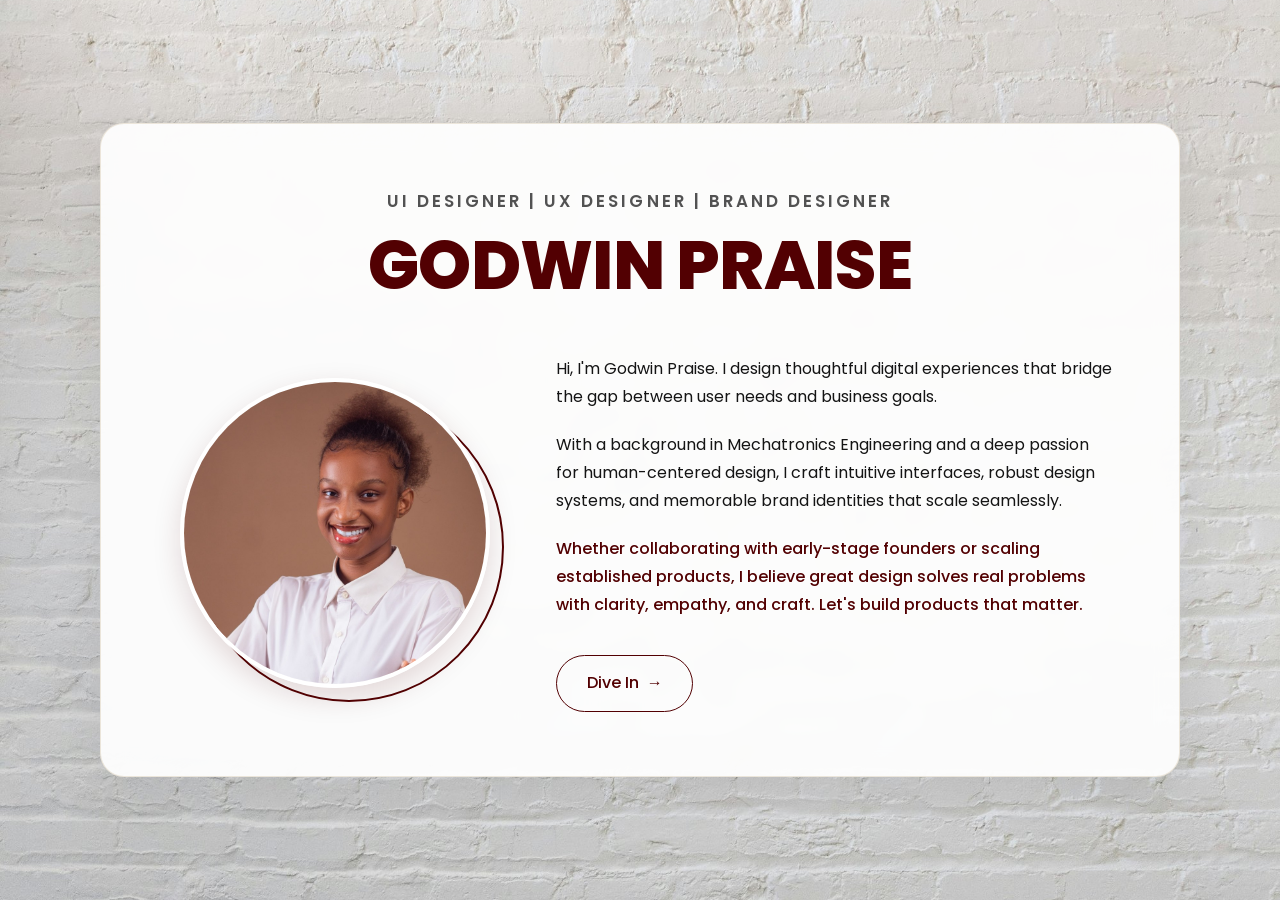
==== index.html @ efc22d1a "Initial commit: Godwin Praise Portfolio responsive multi-page website" ====
<!DOCTYPE html>
<html lang="en">
<head>
  <meta charset="UTF-8" />
  <meta name="viewport" content="width=device-width, initial-scale=1.0" />
  <title>Godwin Praise — UI, UX &amp; Brand Designer</title>
  <meta name="description" content="Portfolio of Godwin Praise, a UI, UX and brand designer creating clean, user-focused digital experiences that solve real user problems." />
  
  <!-- Favicon -->
  <link rel="icon" href="data:image/svg+xml,<svg xmlns=%22http://www.w3.org/2000/svg%22 viewBox=%220 0 100 100%22><text y=%22.9em%22 font-size=%2290%22>✨</text></svg>">
  
  <!-- Stylesheets -->
  <link rel="stylesheet" href="css/main.css" />
  <link rel="stylesheet" href="css/pages.css" />
</head>
<body class="welcome-body">

  <main class="welcome-card-wrapper" role="main">
    <header class="welcome-header">
      <p class="welcome-caption">UI DESIGNER | UX DESIGNER | BRAND DESIGNER</p>
      <h1 class="welcome-title">GODWIN PRAISE</h1>
    </header>

    <div class="welcome-content-grid">
      <!-- Portrait Photo with Offset Ring -->
      <div class="welcome-photo-container">
        <div class="welcome-photo-wrapper">
          <div class="welcome-photo-ring" aria-hidden="true"></div>
          <img 
            src="assets/images/praise-portrait.jpg" 
            alt="Godwin Praise smiling portrait" 
            class="welcome-photo-img" 
            width="310" 
            height="310"
            loading="eager"
            fetchpriority="high"
          />
        </div>
      </div>

      <!-- Intro Paragraphs & Action Button -->
      <div class="welcome-bio-column">
        <p>
          Hi, I'm Godwin Praise. I design thoughtful digital experiences that bridge the gap between user needs and business goals.
        </p>
        <p>
          With a background in Mechatronics Engineering and a deep passion for human-centered design, I craft intuitive interfaces, robust design systems, and memorable brand identities that scale seamlessly.
        </p>
        <p>
          Whether collaborating with early-stage founders or scaling established products, I believe great design solves real problems with clarity, empathy, and craft. Let's build products that matter.
        </p>
        <div class="welcome-btn-wrap">
          <a href="home.html" class="btn btn-outline" id="welcome-dive-in-btn">
            Dive In <span class="btn-arrow" aria-hidden="true">→</span>
          </a>
        </div>
      </div>
    </div>
  </main>

  <!-- Site Config & Interactive Script -->
  <script src="js/config.js"></script>
  <script src="js/main.js"></script>
</body>
</html>
---- css/main.css ----
/* ==========================================================================
   GODWIN PRAISE PORTFOLIO - CORE DESIGN SYSTEM & SHARED STYLES
   ========================================================================== */

@import url('https://fonts.googleapis.com/css2?family=Poppins:ital,wght@0,300;0,400;0,500;0,600;0,700;0,800;1,400&display=swap');

/* --- Custom Properties / Design Tokens --- */
:root {
  /* Colors */
  --color-maroon: #520002;
  --color-maroon-hover: #6c0a0e;
  --color-maroon-active: #3c0001;
  --color-maroon-light: #fbeeed;
  --color-maroon-muted: rgba(82, 0, 2, 0.08);

  --color-cream: #FAF7F2;
  --color-cream-card: #F4EFE6;
  --color-cream-border: #E8E0D2;
  --color-cream-darker: #EAE3D6;

  --color-tan: #C5A880;
  --color-tan-dark: #A5865E;
  --color-white: #FFFFFF;

  --color-text-main: #141414;
  --color-text-muted: #525252;
  --color-text-light: #767676;
  --color-text-inverse: #FAF7F2;

  --color-accent-green: #1f7a42;
  --color-error: #c52222;

  /* Typography */
  --font-family: 'Poppins', -apple-system, BlinkMacSystemFont, 'Segoe UI', Roboto, Helvetica, Arial, sans-serif;
  --font-size-base: 16px;
  --line-height-base: 1.6;

  /* Border Radii */
  --radius-pill: 9999px;
  --radius-card: 24px;
  --radius-card-sm: 16px;
  --radius-button: 9999px;

  /* Shadows */
  --shadow-subtle: 0 4px 20px rgba(0, 0, 0, 0.04);
  --shadow-card: 0 10px 30px rgba(82, 0, 2, 0.04);
  --shadow-glass: 0 8px 32px rgba(82, 0, 2, 0.06);
  --shadow-hover: 0 12px 28px rgba(82, 0, 2, 0.18);
  --shadow-pressed: 0 2px 6px rgba(82, 0, 2, 0.2);

  /* Transitions */
  --transition-fast: 0.2s cubic-bezier(0.16, 1, 0.3, 1);
  --transition-smooth: 0.3s cubic-bezier(0.16, 1, 0.3, 1);
  --transition-drawer: 0.35s cubic-bezier(0.2, 0.8, 0.2, 1);

  /* Spacing */
  --container-max-width: 1240px;
  --nav-height: 64px;
}

/* --- Base & Reset --- */
*, *::before, *::after {
  box-sizing: border-box;
  margin: 0;
  padding: 0;
}

html {
  font-size: var(--font-size-base);
  scroll-behavior: smooth;
  -webkit-text-size-adjust: 100%;
  color-scheme: light;
}

body {
  font-family: var(--font-family);
  font-size: 1rem;
  line-height: var(--line-height-base);
  color: var(--color-text-main);
  background-color: var(--color-white);
  overflow-x: hidden;
  min-height: 100vh;
  display: flex;
  flex-direction: column;
}

img, svg, picture {
  display: block;
  max-width: 100%;
  height: auto;
}

a {
  color: inherit;
  text-decoration: none;
  transition: color var(--transition-fast);
}

button, input, textarea, select {
  font: inherit;
  color: inherit;
}

button {
  background: none;
  border: none;
  cursor: pointer;
}

/* Accessible focus outline */
:focus-visible {
  outline: 2px solid var(--color-maroon);
  outline-offset: 3px;
}

.visually-hidden {
  position: absolute !important;
  width: 1px !important;
  height: 1px !important;
  padding: 0 !important;
  margin: -1px !important;
  overflow: hidden !important;
  clip: rect(0, 0, 0, 0) !important;
  white-space: nowrap !important;
  border: 0 !important;
}

/* --- Layout Containers --- */
.container {
  width: 100%;
  max-width: var(--container-max-width);
  margin-left: auto;
  margin-right: auto;
  padding-left: 1.5rem;
  padding-right: 1.5rem;
}

.section {
  padding-top: 5rem;
  padding-bottom: 5rem;
  position: relative;
}

@media (max-width: 768px) {
  .section {
    padding-top: 3.5rem;
    padding-bottom: 3.5rem;
  }
}

/* --- Buttons System --- */
.btn {
  display: inline-flex;
  align-items: center;
  justify-content: center;
  gap: 0.5rem;
  padding: 0.85rem 1.85rem;
  min-height: 48px;
  font-family: var(--font-family);
  font-size: 1rem;
  font-weight: 500;
  text-align: center;
  border-radius: var(--radius-button);
  border: 1.5px solid transparent;
  cursor: pointer;
  transition: transform var(--transition-fast), 
              box-shadow var(--transition-fast), 
              background-color var(--transition-fast), 
              color var(--transition-fast), 
              border-color var(--transition-fast);
  text-decoration: none;
  user-select: none;
  white-space: nowrap;
}

.btn-arrow {
  display: inline-block;
  transition: transform var(--transition-fast);
}

/* Solid Maroon Button (Primary) */
.btn-primary {
  background-color: var(--color-maroon);
  color: var(--color-text-inverse);
  border-color: var(--color-maroon);
  box-shadow: 0 4px 14px rgba(82, 0, 2, 0.15);
}

.btn-primary:hover {
  background-color: var(--color-maroon-hover);
  border-color: var(--color-maroon-hover);
  color: var(--color-text-inverse);
  transform: translateY(-2px);
  box-shadow: var(--shadow-hover);
}

.btn-primary:active {
  background-color: var(--color-maroon-active);
  transform: translateY(0) scale(0.98);
  box-shadow: var(--shadow-pressed);
}

.btn-primary:hover .btn-arrow {
  transform: translateX(4px);
}

/* Outlined Maroon Button */
.btn-outline {
  background-color: transparent;
  color: var(--color-maroon);
  border-color: var(--color-maroon);
}

.btn-outline:hover {
  background-color: var(--color-maroon);
  color: var(--color-text-inverse);
  transform: translateY(-2px);
  box-shadow: var(--shadow-hover);
}

.btn-outline:active {
  transform: translateY(0) scale(0.98);
  box-shadow: var(--shadow-pressed);
}

.btn-outline:hover .btn-arrow {
  transform: translateX(4px);
}

/* Cream Button (Secondary on Dark backgrounds) */
.btn-cream {
  background-color: var(--color-cream);
  color: var(--color-maroon);
  border-color: var(--color-cream);
  font-weight: 600;
}

.btn-cream:hover {
  background-color: var(--color-white);
  border-color: var(--color-white);
  transform: translateY(-2px);
  box-shadow: 0 8px 24px rgba(0, 0, 0, 0.2);
}

.btn-cream:active {
  transform: translateY(0) scale(0.98);
  box-shadow: var(--shadow-pressed);
}

.btn-cream:hover .btn-arrow {
  transform: translateX(4px);
}

/* Secondary Button (Neutral border) */
.btn-secondary {
  background-color: var(--color-white);
  color: var(--color-text-main);
  border-color: var(--color-cream-border);
}

.btn-secondary:hover {
  background-color: var(--color-cream);
  border-color: var(--color-tan);
  color: var(--color-maroon);
  transform: translateY(-2px);
  box-shadow: var(--shadow-subtle);
}

.btn-secondary:active {
  transform: translateY(0) scale(0.98);
}

/* Reduced motion preference */
@media (prefers-reduced-motion: reduce) {
  .btn, .btn-primary, .btn-outline, .btn-cream, .btn-secondary, .btn-arrow, 
  .nav-link, .nav-glass-bar, .card, .card-tilt, .accordion-content, .marquee-track {
    transition: none !important;
    animation: none !important;
    transform: none !important;
  }
  .btn:hover, .btn-primary:hover, .btn-outline:hover, .btn-cream:hover {
    transform: none !important;
  }
}

/* --- Sticky Frosted-Glass Navigation --- */
.header-nav {
  position: sticky;
  top: 1.25rem;
  z-index: 1000;
  width: 100%;
  display: flex;
  justify-content: center;
  pointer-events: none; /* Allows clicks around the pill */
  padding: 0 1rem;
}

.nav-glass-bar {
  pointer-events: auto;
  display: flex;
  align-items: center;
  gap: 0.35rem;
  padding: 0.4rem 0.5rem;
  background-color: rgba(250, 247, 242, 0.88);
  backdrop-filter: blur(16px);
  -webkit-backdrop-filter: blur(16px);
  border: 1px solid rgba(232, 224, 210, 0.85);
  border-radius: var(--radius-pill);
  box-shadow: var(--shadow-glass);
  transition: box-shadow var(--transition-fast), background-color var(--transition-fast);
}

/* Fallback if backdrop-filter is not supported */
@supports not ((backdrop-filter: blur(1px)) or (-webkit-backdrop-filter: blur(1px))) {
  .nav-glass-bar {
    background-color: var(--color-cream);
  }
}

.nav-link {
  display: inline-flex;
  align-items: center;
  justify-content: center;
  padding: 0.65rem 1.4rem;
  min-height: 44px;
  font-size: 0.95rem;
  font-weight: 500;
  color: var(--color-text-main);
  border-radius: var(--radius-pill);
  transition: all var(--transition-fast);
  white-space: nowrap;
}

.nav-link:hover {
  color: var(--color-maroon);
  background-color: rgba(82, 0, 2, 0.05);
  transform: translateY(-1px);
}

.nav-link.active {
  background-color: var(--color-maroon);
  color: var(--color-text-inverse);
  box-shadow: 0 4px 12px rgba(82, 0, 2, 0.2);
}

.nav-link.active:hover {
  background-color: var(--color-maroon-hover);
  color: var(--color-text-inverse);
}

/* Mobile Nav Toggle Button */
.nav-toggle-btn {
  display: none;
  pointer-events: auto;
  width: 48px;
  height: 48px;
  border-radius: 50%;
  background-color: rgba(250, 247, 242, 0.95);
  backdrop-filter: blur(16px);
  -webkit-backdrop-filter: blur(16px);
  border: 1px solid rgba(232, 224, 210, 0.85);
  box-shadow: var(--shadow-glass);
  align-items: center;
  justify-content: center;
  flex-direction: column;
  gap: 5px;
  cursor: pointer;
  z-index: 1010;
  transition: transform var(--transition-fast), background-color var(--transition-fast);
}

.nav-toggle-btn:hover {
  transform: scale(1.05);
}

.nav-toggle-line {
  width: 22px;
  height: 2px;
  background-color: var(--color-maroon);
  border-radius: 2px;
  transition: transform var(--transition-smooth), opacity var(--transition-smooth);
}

/* Hamburger active transformation to X */
.nav-toggle-btn.open .nav-toggle-line:nth-child(1) {
  transform: translateY(7px) rotate(45deg);
}

.nav-toggle-btn.open .nav-toggle-line:nth-child(2) {
  opacity: 0;
}

.nav-toggle-btn.open .nav-toggle-line:nth-child(3) {
  transform: translateY(-7px) rotate(-45deg);
}

/* Mobile Drawer Overlay & Panel */
.mobile-nav-overlay {
  display: none;
  position: fixed;
  inset: 0;
  background-color: rgba(0, 0, 0, 0.35);
  backdrop-filter: blur(4px);
  -webkit-backdrop-filter: blur(4px);
  z-index: 998;
  opacity: 0;
  pointer-events: none;
  transition: opacity var(--transition-smooth);
}

.mobile-nav-overlay.open {
  opacity: 1;
  pointer-events: auto;
}

.mobile-nav-panel {
  display: none;
  position: fixed;
  top: 5rem;
  left: 1rem;
  right: 1rem;
  max-width: 400px;
  margin: 0 auto;
  background-color: rgba(250, 247, 242, 0.96);
  backdrop-filter: blur(20px);
  -webkit-backdrop-filter: blur(20px);
  border: 1px solid rgba(232, 224, 210, 0.9);
  border-radius: var(--radius-card);
  padding: 1.5rem;
  box-shadow: 0 16px 40px rgba(82, 0, 2, 0.12);
  z-index: 999;
  flex-direction: column;
  gap: 0.65rem;
  opacity: 0;
  transform: translateY(-12px);
  pointer-events: none;
  transition: opacity var(--transition-drawer), transform var(--transition-drawer);
}

.mobile-nav-panel.open {
  opacity: 1;
  transform: translateY(0);
  pointer-events: auto;
}

.mobile-nav-panel .nav-link {
  width: 100%;
  padding: 0.85rem 1.25rem;
  font-size: 1.05rem;
  justify-content: flex-start;
}

@media (max-width: 860px) {
  .nav-glass-bar {
    display: none;
  }
  .nav-toggle-btn {
    display: flex;
    position: absolute;
    right: 1.25rem;
    top: 0;
  }
  .mobile-nav-overlay,
  .mobile-nav-panel {
    display: flex;
  }
  .header-nav {
    justify-content: flex-end;
  }
}

/* --- Cards System --- */
.card {
  background-color: var(--color-white);
  border-radius: var(--radius-card);
  border: 1px solid var(--color-cream-border);
  box-shadow: var(--shadow-card);
  padding: 2.25rem;
  transition: transform var(--transition-smooth), box-shadow var(--transition-smooth);
}

.card-cream {
  background-color: var(--color-cream);
  border-color: var(--color-cream-border);
}

.card-lift:hover {
  transform: translateY(-3px);
  box-shadow: var(--shadow-hover);
}

/* --- Section Headings & Badges --- */
.badge-tan {
  display: inline-block;
  font-size: 0.85rem;
  font-weight: 600;
  letter-spacing: 0.12em;
  text-transform: uppercase;
  color: var(--color-tan);
  margin-bottom: 0.75rem;
}

.text-maroon {
  color: var(--color-maroon);
}

.heading-xl {
  font-size: clamp(2rem, 4.5vw, 3.25rem);
  font-weight: 700;
  line-height: 1.2;
  margin-bottom: 1.25rem;
  letter-spacing: -0.02em;
}

.heading-lg {
  font-size: clamp(1.6rem, 3.2vw, 2.25rem);
  font-weight: 600;
  line-height: 1.25;
  margin-bottom: 1rem;
}

.heading-md {
  font-size: 1.35rem;
  font-weight: 600;
  line-height: 1.3;
  margin-bottom: 0.75rem;
}

.body-lead {
  font-size: 1.125rem;
  color: var(--color-text-muted);
  line-height: 1.7;
}

/* --- Shared Closing Contact Section (Reusable) --- */
.section-closing-contact {
  background-color: var(--color-white);
  border-top: 1px solid var(--color-cream-border);
}

.closing-contact-header {
  text-align: center;
  max-width: 820px;
  margin: 0 auto 3.5rem auto;
}

.closing-contact-grid {
  display: grid;
  grid-template-columns: 1.15fr 0.85fr;
  gap: 2.5rem;
  align-items: start;
}

@media (max-width: 992px) {
  .closing-contact-grid {
    grid-template-columns: 1fr;
    gap: 2rem;
  }
}

/* Form Styles */
.contact-form-card {
  background-color: var(--color-cream);
  border: 1px solid var(--color-cream-border);
  border-radius: var(--radius-card);
  padding: 2.5rem;
  box-shadow: var(--shadow-card);
}

@media (max-width: 540px) {
  .contact-form-card {
    padding: 1.5rem;
  }
}

.form-group {
  margin-bottom: 1.4rem;
  display: flex;
  flex-direction: column;
}

.form-label {
  font-size: 0.95rem;
  font-weight: 600;
  color: var(--color-text-main);
  margin-bottom: 0.45rem;
}

.form-label .optional {
  font-weight: 400;
  color: var(--color-text-light);
  font-size: 0.85rem;
}

.form-control {
  width: 100%;
  padding: 0.85rem 1.15rem;
  min-height: 48px;
  background-color: var(--color-white);
  border: 1.5px solid var(--color-cream-border);
  border-radius: var(--radius-card-sm);
  font-size: 1rem;
  color: var(--color-text-main);
  transition: border-color var(--transition-fast), box-shadow var(--transition-fast);
}

.form-control:focus {
  outline: none;
  border-color: var(--color-maroon);
  box-shadow: 0 0 0 3px rgba(82, 0, 2, 0.12);
}

.form-control.has-error {
  border-color: var(--color-error);
  background-color: #fff9f9;
}

.form-error {
  display: none;
  color: var(--color-error);
  font-size: 0.85rem;
  margin-top: 0.35rem;
  font-weight: 500;
}

.form-error.visible {
  display: block;
}

textarea.form-control {
  min-height: 120px;
  resize: vertical;
}

/* Form Submission Feedback */
.form-success-banner {
  display: none;
  padding: 1.75rem;
  background-color: #edf7ee;
  border: 1.5px solid #a8d5af;
  border-radius: var(--radius-card-sm);
  color: #1a572a;
  text-align: center;
  margin-top: 1rem;
  animation: fadeIn 0.3s ease-out;
}

.form-success-banner.visible {
  display: block;
}

.form-success-icon {
  width: 44px;
  height: 44px;
  margin: 0 auto 0.75rem auto;
  border-radius: 50%;
  background-color: #27833f;
  color: #ffffff;
  display: flex;
  align-items: center;
  justify-content: center;
  font-size: 1.4rem;
}

/* Right Column Contact Info */
.contact-sidebar {
  display: flex;
  flex-direction: column;
  gap: 1.75rem;
}

.sidebar-card {
  background-color: var(--color-cream);
  border: 1px solid var(--color-cream-border);
  border-radius: var(--radius-card);
  padding: 2rem;
  box-shadow: var(--shadow-card);
}

.book-call-card {
  background-color: var(--color-cream);
  border: 1.5px solid var(--color-tan);
}

.social-links-list {
  display: flex;
  gap: 0.75rem;
  margin-top: 1rem;
  flex-wrap: wrap;
}

.social-pill-btn {
  display: inline-flex;
  align-items: center;
  justify-content: center;
  width: 44px;
  height: 44px;
  border-radius: 50%;
  background-color: var(--color-white);
  border: 1px solid var(--color-cream-border);
  color: var(--color-maroon);
  transition: all var(--transition-fast);
}

.social-pill-btn:hover {
  background-color: var(--color-maroon);
  color: var(--color-text-inverse);
  transform: translateY(-2px);
  box-shadow: var(--shadow-hover);
}

/* What to Expect */
.what-to-expect-list {
  list-style: none;
  display: flex;
  flex-direction: column;
  gap: 0.85rem;
  margin-top: 1rem;
}

.what-to-expect-item {
  display: flex;
  align-items: flex-start;
  gap: 0.75rem;
  font-size: 0.95rem;
  color: var(--color-text-main);
  line-height: 1.45;
}

.check-dot {
  width: 20px;
  height: 20px;
  min-width: 20px;
  border-radius: 50%;
  background-color: var(--color-maroon);
  color: var(--color-cream);
  display: flex;
  align-items: center;
  justify-content: center;
  font-size: 0.75rem;
  font-weight: 700;
  margin-top: 2px;
}

/* --- Universal Footer --- */
.site-footer {
  margin-top: auto;
  background-color: var(--color-cream);
  border-top: 1px solid var(--color-cream-border);
  padding: 3rem 0;
  font-size: 0.95rem;
  color: var(--color-text-muted);
}

.footer-content {
  display: flex;
  justify-content: space-between;
  align-items: center;
  gap: 1.5rem;
  flex-wrap: wrap;
}

.footer-links {
  display: flex;
  gap: 1.75rem;
  align-items: center;
}

.footer-link:hover {
  color: var(--color-maroon);
}

@keyframes fadeIn {
  from { opacity: 0; transform: translateY(6px); }
  to { opacity: 1; transform: translateY(0); }
}
---- css/pages.css ----
/* ==========================================================================
   GODWIN PRAISE PORTFOLIO - PAGE SPECIFIC STYLES
   ========================================================================== */

/* --------------------------------------------------------------------------
   1. WELCOME PAGE (index.html)
   -------------------------------------------------------------------------- */
.welcome-body {
  background-image: url('../assets/images/brick-wall-bg.jpg');
  background-size: cover;
  background-position: center;
  background-repeat: no-repeat;
  background-attachment: fixed;
  min-height: 100vh;
  display: flex;
  align-items: center;
  justify-content: center;
  padding: 2.5rem 1.25rem;
}

.welcome-card-wrapper {
  width: 100%;
  max-width: 1080px;
  background-color: rgba(255, 255, 255, 0.92);
  backdrop-filter: blur(12px);
  -webkit-backdrop-filter: blur(12px);
  border: 1px solid rgba(232, 224, 210, 0.8);
  border-radius: var(--radius-card);
  padding: clamp(2rem, 5vw, 4rem);
  box-shadow: 0 20px 50px rgba(0, 0, 0, 0.08);
}

.welcome-header {
  text-align: center;
  margin-bottom: clamp(2rem, 4vw, 3.25rem);
}

.welcome-caption {
  font-size: clamp(0.85rem, 1.8vw, 1.05rem);
  font-weight: 600;
  letter-spacing: 0.18em;
  text-transform: uppercase;
  color: var(--color-text-muted);
  margin-bottom: 0.85rem;
}

.welcome-title {
  font-size: clamp(2.25rem, 6vw, 4.25rem);
  font-weight: 800;
  color: var(--color-maroon);
  letter-spacing: -0.01em;
  line-height: 1.1;
  text-transform: uppercase;
}

.welcome-content-grid {
  display: grid;
  grid-template-columns: 340px 1fr;
  gap: clamp(2rem, 4vw, 4rem);
  align-items: center;
}

.welcome-photo-container {
  display: flex;
  justify-content: center;
  position: relative;
}

.welcome-photo-wrapper {
  position: relative;
  width: clamp(220px, 25vw, 310px);
  height: clamp(220px, 25vw, 310px);
}

/* Offset maroon outline ring */
.welcome-photo-ring {
  position: absolute;
  inset: 0;
  border-radius: 50%;
  border: 2.5px solid var(--color-maroon);
  transform: translate(14px, 14px);
  z-index: 1;
  transition: transform var(--transition-smooth);
}

.welcome-photo-wrapper:hover .welcome-photo-ring {
  transform: translate(18px, 18px);
}

.welcome-photo-img {
  position: relative;
  width: 100%;
  height: 100%;
  border-radius: 50%;
  object-fit: cover;
  z-index: 2;
  box-shadow: 0 10px 28px rgba(82, 0, 2, 0.15);
  border: 4px solid var(--color-white);
}

.welcome-bio-column {
  display: flex;
  flex-direction: column;
  gap: 1.25rem;
  font-size: clamp(1rem, 1.2vw, 1.125rem);
  line-height: 1.75;
  color: var(--color-text-main);
}

.welcome-bio-column p {
  margin: 0;
}

.welcome-bio-column p:last-of-type {
  font-weight: 500;
  color: var(--color-maroon);
}

.welcome-btn-wrap {
  margin-top: 1rem;
}

@media (max-width: 860px) {
  .welcome-content-grid {
    grid-template-columns: 1fr;
    text-align: center;
    gap: 2.5rem;
  }
  .welcome-photo-container {
    margin: 0 auto;
  }
  .welcome-photo-ring {
    transform: translate(10px, 10px);
  }
  .welcome-btn-wrap {
    display: flex;
    justify-content: center;
  }
}

/* --------------------------------------------------------------------------
   2. HOME PAGE (home.html)
   -------------------------------------------------------------------------- */
/* Hero Section */
.hero-section {
  padding-top: 3rem;
  padding-bottom: 5rem;
}

.hero-grid {
  display: grid;
  grid-template-columns: 1.15fr 0.85fr;
  gap: 3rem;
  align-items: center;
}

.hero-text-col {
  display: flex;
  flex-direction: column;
  align-items: flex-start;
}

.hero-headline {
  font-size: clamp(2.5rem, 5.5vw, 4.25rem);
  font-weight: 700;
  line-height: 1.15;
  letter-spacing: -0.02em;
  margin-bottom: 1.25rem;
}

.hero-intro-name {
  font-size: clamp(1.5rem, 2.8vw, 2.25rem);
  font-weight: 700;
  color: var(--color-maroon);
  margin-bottom: 0.75rem;
}

.hero-tagline {
  font-size: clamp(1.1rem, 1.8vw, 1.35rem);
  color: var(--color-text-muted);
  margin-bottom: 2.25rem;
  max-width: 540px;
  line-height: 1.6;
}

.hero-phone-col {
  display: flex;
  justify-content: center;
  align-items: center;
}

.hero-phone-img {
  max-width: 100%;
  max-height: 580px;
  width: auto;
  filter: drop-shadow(0 20px 40px rgba(82, 0, 2, 0.12));
  transition: transform var(--transition-smooth);
}

.hero-phone-img:hover {
  transform: translateY(-6px) rotate(1deg);
}

@media (max-width: 992px) {
  .hero-grid {
    grid-template-columns: 1fr;
    text-align: center;
    gap: 3rem;
  }
  .hero-text-col {
    align-items: center;
  }
  .hero-tagline {
    margin-left: auto;
    margin-right: auto;
  }
}

/* Home: About Me Shortened Card */
.home-about-card {
  max-width: 960px;
  margin: 0 auto;
  background-color: var(--color-white);
  border: 1px solid var(--color-cream-border);
  border-radius: var(--radius-card);
  padding: clamp(2.25rem, 5vw, 3.75rem);
  text-align: center;
  box-shadow: var(--shadow-card);
}

.home-about-heading {
  color: var(--color-tan);
  font-size: 1rem;
  font-weight: 700;
  letter-spacing: 0.16em;
  text-transform: uppercase;
  margin-bottom: 1.75rem;
}

.home-about-paragraphs {
  display: flex;
  flex-direction: column;
  gap: 1.25rem;
  text-align: left;
  font-size: 1.1rem;
  line-height: 1.8;
  color: var(--color-text-main);
}

/* Home: Selected Projects Slideshow Marquee */
.selected-projects-marquee-section {
  background-color: var(--color-maroon);
  color: var(--color-cream);
  padding: 5rem 0;
  overflow: hidden;
}

.marquee-header {
  text-align: center;
  margin-bottom: 3rem;
}

.marquee-heading {
  font-size: clamp(2rem, 4vw, 3rem);
  font-weight: 700;
  color: var(--color-cream);
  letter-spacing: -0.01em;
}

.marquee-container {
  width: 100%;
  overflow: hidden;
  position: relative;
  padding: 1rem 0;
}

/* Track holding the 2 identical strips of 6 slides */
.marquee-track {
  display: flex;
  gap: 1.75rem;
  width: max-content;
  animation: marqueeScroll 45s linear infinite;
  will-change: transform;
}

.marquee-track:hover {
  animation-play-state: paused;
}

@keyframes marqueeScroll {
  0% {
    transform: translateX(0);
  }
  100% {
    transform: translateX(calc(-50% - 0.875rem));
  }
}

.marquee-slide {
  flex: 0 0 auto;
  height: clamp(220px, 32vw, 380px);
  background-color: var(--color-cream-card);
  border-radius: var(--radius-card);
  padding: 0.75rem;
  box-shadow: 0 10px 30px rgba(0, 0, 0, 0.25);
  display: flex;
  align-items: center;
  justify-content: center;
  user-select: none;
}

.marquee-slide-img {
  height: 100%;
  width: auto;
  max-width: 100%;
  object-fit: contain;
  border-radius: calc(var(--radius-card) - 6px);
}

.marquee-footer-btn {
  text-align: center;
  margin-top: 3.25rem;
}

/* Reduced motion for marquee */
@media (prefers-reduced-motion: reduce) {
  .marquee-container {
    overflow-x: auto;
    scroll-snap-type: x mandatory;
    -webkit-overflow-scrolling: touch;
  }
  .marquee-track {
    animation: none;
  }
  .marquee-slide {
    scroll-snap-align: start;
  }
}

/* Home: Design Tools Strip */
.design-tools-section {
  padding: 4rem 0;
}

.design-tools-card {
  background-color: var(--color-white);
  border: 1px solid var(--color-cream-border);
  border-radius: var(--radius-card);
  padding: clamp(1.75rem, 4vw, 2.75rem);
  text-align: center;
  box-shadow: var(--shadow-card);
}

.design-tools-title {
  font-size: 1.15rem;
  font-weight: 600;
  color: var(--color-text-muted);
  margin-bottom: 2rem;
  letter-spacing: 0.04em;
}

.design-tools-row {
  display: flex;
  align-items: center;
  justify-content: space-between;
  gap: 1.25rem;
  max-width: 900px;
  margin: 0 auto;
  flex-wrap: nowrap;
}

.tool-item {
  display: flex;
  flex-direction: column;
  align-items: center;
  gap: 0.5rem;
  flex: 1 1 0;
  min-width: 0;
}

.tool-icon-wrap {
  width: clamp(38px, 6vw, 56px);
  height: clamp(38px, 6vw, 56px);
  border-radius: 14px;
  background-color: var(--color-cream);
  border: 1px solid var(--color-cream-border);
  display: flex;
  align-items: center;
  justify-content: center;
  padding: clamp(8px, 1.2vw, 12px);
  transition: transform var(--transition-fast), box-shadow var(--transition-fast);
}

.tool-icon-wrap svg {
  width: 100%;
  height: 100%;
}

.tool-item:hover .tool-icon-wrap {
  transform: translateY(-3px);
  box-shadow: var(--shadow-card);
  border-color: var(--color-tan);
}

.tool-name {
  font-size: clamp(0.75rem, 1.2vw, 0.9rem);
  font-weight: 500;
  color: var(--color-text-muted);
  white-space: nowrap;
}

/* --------------------------------------------------------------------------
   3. ABOUT ME PAGE (about.html)
   -------------------------------------------------------------------------- */
.about-hero-section {
  padding-top: 3.5rem;
  padding-bottom: 4rem;
}

.about-intro-grid {
  display: grid;
  grid-template-columns: 1fr 1fr;
  gap: 3.5rem;
  align-items: start;
}

@media (max-width: 900px) {
  .about-intro-grid {
    grid-template-columns: 1fr;
    gap: 2.5rem;
  }
}

.stats-grid-row {
  display: grid;
  grid-template-columns: repeat(3, 1fr);
  gap: 1.25rem;
  margin-top: 2rem;
}

@media (max-width: 600px) {
  .stats-grid-row {
    grid-template-columns: 1fr;
  }
}

.stat-card {
  background-color: var(--color-cream);
  border: 1px solid var(--color-cream-border);
  border-radius: var(--radius-card-sm);
  padding: 1.5rem 1.25rem;
  text-align: center;
}

.stat-number {
  font-size: clamp(2rem, 3.5vw, 2.75rem);
  font-weight: 700;
  color: var(--color-maroon);
  line-height: 1.1;
  margin-bottom: 0.35rem;
}

.stat-label {
  font-size: 0.9rem;
  font-weight: 500;
  color: var(--color-text-muted);
}

.skills-pills-wrap {
  display: flex;
  flex-wrap: wrap;
  gap: 0.65rem;
  margin-top: 1rem;
}

.skill-pill {
  display: inline-block;
  padding: 0.5rem 1rem;
  background-color: var(--color-white);
  border: 1px solid var(--color-cream-border);
  border-radius: var(--radius-pill);
  font-size: 0.88rem;
  font-weight: 500;
  color: var(--color-text-main);
  box-shadow: 0 2px 6px rgba(0, 0, 0, 0.02);
}

.education-card {
  margin-top: 1.5rem;
  background-color: var(--color-cream);
  border: 1px solid var(--color-cream-border);
  border-radius: var(--radius-card-sm);
  padding: 1.5rem;
}

.education-title {
  font-size: 1rem;
  font-weight: 600;
  color: var(--color-text-main);
  margin-bottom: 0.35rem;
}

.education-desc {
  font-size: 0.95rem;
  color: var(--color-maroon);
  font-weight: 600;
}

/* About: Design Experience Section */
.design-experience-section {
  padding: 4.5rem 0;
  background-color: var(--color-cream);
  border-top: 1px solid var(--color-cream-border);
  border-bottom: 1px solid var(--color-cream-border);
}

.experience-grid {
  display: grid;
  grid-template-columns: 1fr 1fr;
  gap: 3.5rem;
  align-items: center;
}

@media (max-width: 900px) {
  .experience-grid {
    grid-template-columns: 1fr;
    gap: 2.5rem;
  }
}

.experience-media-wrap {
  position: relative;
  border-radius: var(--radius-card);
  overflow: hidden;
  box-shadow: var(--shadow-card);
  border: 1px solid var(--color-cream-border);
  background-color: var(--color-white);
}

.experience-img {
  width: 100%;
  height: auto;
  display: block;
}

.experience-overlay-btn {
  position: absolute;
  bottom: 1.5rem;
  right: 1.5rem;
  z-index: 5;
  box-shadow: 0 8px 24px rgba(82, 0, 2, 0.25);
}

@media (max-width: 500px) {
  .experience-overlay-btn {
    position: static;
    margin: 1rem auto;
    display: flex;
    width: calc(100% - 2rem);
  }
}

/* About: Our Work Strategy Steps */
.work-strategy-section {
  padding: 5rem 0;
}

.strategy-steps-row {
  display: grid;
  grid-template-columns: repeat(4, 1fr);
  gap: 1.5rem;
  position: relative;
  margin-top: 3.5rem;
}

/* Horizontal connecting line behind circles */
.strategy-steps-row::before {
  content: '';
  position: absolute;
  top: 32px;
  left: 12%;
  right: 12%;
  height: 2px;
  background-color: var(--color-cream-border);
  z-index: 1;
}

.strategy-step-item {
  position: relative;
  z-index: 2;
  text-align: center;
  display: flex;
  flex-direction: column;
  align-items: center;
}

.strategy-circle {
  width: 64px;
  height: 64px;
  border-radius: 50%;
  background-color: var(--color-white);
  border: 2px solid var(--color-maroon);
  color: var(--color-maroon);
  font-size: 1.25rem;
  font-weight: 700;
  display: flex;
  align-items: center;
  justify-content: center;
  margin-bottom: 1.25rem;
  box-shadow: 0 4px 14px rgba(82, 0, 2, 0.1);
  transition: transform var(--transition-fast), background-color var(--transition-fast), color var(--transition-fast);
}

.strategy-step-item:hover .strategy-circle {
  background-color: var(--color-maroon);
  color: var(--color-cream);
  transform: translateY(-2px);
}

.strategy-step-title {
  font-size: 1.05rem;
  font-weight: 600;
  color: var(--color-text-main);
  line-height: 1.4;
}

@media (max-width: 768px) {
  .strategy-steps-row {
    grid-template-columns: 1fr;
    gap: 2rem;
    align-items: flex-start;
  }
  .strategy-steps-row::before {
    top: 32px;
    bottom: 32px;
    left: 31px;
    right: auto;
    width: 2px;
    height: auto;
  }
  .strategy-step-item {
    flex-direction: row;
    text-align: left;
    gap: 1.5rem;
  }
  .strategy-circle {
    margin-bottom: 0;
    min-width: 64px;
  }
}

/* About: Transparent Pricing Structure */
.pricing-section {
  background-color: var(--color-cream);
  padding: 5rem 0;
  border-top: 1px solid var(--color-cream-border);
}

.pricing-cards-grid {
  display: grid;
  grid-template-columns: repeat(3, 1fr);
  gap: 2rem;
  margin-top: 3rem;
}

@media (max-width: 960px) {
  .pricing-cards-grid {
    grid-template-columns: 1fr;
    max-width: 500px;
    margin-left: auto;
    margin-right: auto;
  }
}

.pricing-card {
  background-color: var(--color-white);
  border: 1.5px solid var(--color-cream-border);
  border-radius: var(--radius-card);
  padding: 2.5rem 2rem;
  display: flex;
  flex-direction: column;
  box-shadow: var(--shadow-card);
  transition: transform var(--transition-smooth), border-color var(--transition-smooth), box-shadow var(--transition-smooth);
}

.pricing-card:hover {
  transform: translateY(-4px);
  border-color: var(--color-tan);
  box-shadow: var(--shadow-hover);
}

.pricing-tier-name {
  font-size: 1.25rem;
  font-weight: 700;
  color: var(--color-text-main);
  margin-bottom: 0.5rem;
}

.pricing-device-scope {
  font-size: 0.88rem;
  color: var(--color-text-muted);
  margin-bottom: 1.5rem;
}

.pricing-cost {
  font-size: 2.25rem;
  font-weight: 800;
  color: var(--color-maroon);
  line-height: 1.1;
  margin-bottom: 0.4rem;
}

.pricing-timeline {
  font-size: 0.95rem;
  font-weight: 600;
  color: var(--color-tan-dark);
  margin-bottom: 1.75rem;
}

.pricing-features {
  list-style: none;
  display: flex;
  flex-direction: column;
  gap: 0.75rem;
  margin-bottom: 2rem;
  font-size: 0.92rem;
  color: var(--color-text-muted);
}

.pricing-features li {
  display: flex;
  align-items: center;
  gap: 0.5rem;
}

.pricing-features li::before {
  content: '✓';
  color: var(--color-maroon);
  font-weight: 700;
}

.pricing-card .btn {
  margin-top: auto;
  width: 100%;
}

/* --------------------------------------------------------------------------
   4. PROJECTS PAGE (projects.html)
   -------------------------------------------------------------------------- */
.projects-header-section {
  padding-top: 3.5rem;
  padding-bottom: 3rem;
  text-align: center;
}

.projects-grid {
  display: grid;
  grid-template-columns: repeat(3, 1fr);
  gap: 2.25rem;
  margin-bottom: 5rem;
}

@media (max-width: 992px) {
  .projects-grid {
    grid-template-columns: 1fr;
    max-width: 650px;
    margin-left: auto;
    margin-right: auto;
  }
}

.project-card {
  display: flex;
  flex-direction: column;
  background-color: var(--color-cream);
  border: 1px solid var(--color-cream-border);
  border-radius: var(--radius-card);
  overflow: hidden;
  box-shadow: var(--shadow-card);
  transition: transform var(--transition-smooth), box-shadow var(--transition-smooth);
  text-decoration: none;
  color: inherit;
}

.project-card:hover {
  transform: translateY(-6px);
  box-shadow: var(--shadow-hover);
}

.project-card-image-wrap {
  width: 100%;
  height: 280px;
  background-color: var(--color-white);
  overflow: hidden;
  display: flex;
  align-items: center;
  justify-content: center;
  padding: 1rem;
}

.project-card-img {
  width: 100%;
  height: 100%;
  object-fit: contain;
  transition: transform var(--transition-smooth);
}

.project-card:hover .project-card-img {
  transform: scale(1.04);
}

.project-card-body {
  padding: 1.75rem;
  display: flex;
  flex-direction: column;
  flex: 1;
}

.project-card-title {
  font-size: 1.35rem;
  font-weight: 700;
  color: var(--color-text-main);
  margin-bottom: 0.45rem;
}

.project-card-desc {
  font-size: 0.95rem;
  color: var(--color-text-muted);
  line-height: 1.5;
  margin-bottom: 1.5rem;
  flex: 1;
}

.project-card-link {
  display: inline-flex;
  align-items: center;
  gap: 0.4rem;
  font-size: 0.95rem;
  font-weight: 600;
  color: var(--color-maroon);
}

.project-card:hover .project-card-link .btn-arrow {
  transform: translateX(4px);
}

/* "More Work" Section with small angled cards */
.more-work-section {
  padding: 5rem 0;
  background-color: var(--color-cream);
  border-top: 1px solid var(--color-cream-border);
}

.more-work-header {
  text-align: center;
  margin-bottom: 3.5rem;
}

.tilted-cards-deck {
  display: flex;
  justify-content: center;
  align-items: center;
  gap: 1.5rem;
  padding: 2.5rem 1rem 4rem 1rem;
  position: relative;
  min-height: 480px;
}

.tilt-card {
  width: 320px;
  height: 380px;
  background-color: var(--color-cream-card);
  border: 1px solid var(--color-cream-border);
  border-radius: var(--radius-card);
  padding: 1.25rem;
  box-shadow: 0 12px 30px rgba(0, 0, 0, 0.08);
  display: flex;
  flex-direction: column;
  align-items: center;
  justify-content: space-between;
  cursor: default;
  transition: transform 0.3s cubic-bezier(0.16, 1, 0.3, 1), 
              box-shadow 0.3s cubic-bezier(0.16, 1, 0.3, 1),
              z-index 0.3s ease;
  transform-origin: center center;
}

.tilt-card-1 {
  transform: rotate(-6deg);
  z-index: 1;
}

.tilt-card-2 {
  transform: rotate(0deg);
  z-index: 2;
}

.tilt-card-3 {
  transform: rotate(6deg);
  z-index: 1;
}

.tilt-card:hover {
  transform: rotate(0deg) translateY(-14px) scale(1.06);
  z-index: 10;
  box-shadow: 0 24px 50px rgba(82, 0, 2, 0.2);
}

.tilt-card-img-wrap {
  width: 100%;
  height: 280px;
  background-color: var(--color-white);
  border-radius: var(--radius-card-sm);
  overflow: hidden;
  display: flex;
  align-items: center;
  justify-content: center;
  padding: 0.5rem;
}

.tilt-card-img {
  max-width: 100%;
  max-height: 100%;
  object-fit: contain;
}

.tilt-card-caption {
  font-size: 0.95rem;
  font-weight: 600;
  color: var(--color-text-main);
  text-align: center;
  padding-top: 0.85rem;
  opacity: 0.85;
  transition: opacity var(--transition-fast), color var(--transition-fast);
}

.tilt-card:hover .tilt-card-caption {
  opacity: 1;
  color: var(--color-maroon);
}

@media (max-width: 900px) {
  .tilted-cards-deck {
    flex-direction: column;
    min-height: auto;
    gap: 2.5rem;
    padding: 1.5rem 0;
  }
  .tilt-card {
    width: 100%;
    max-width: 340px;
    height: 380px;
  }
  .tilt-card-1 {
    transform: rotate(-2deg);
  }
  .tilt-card-2 {
    transform: rotate(0deg);
  }
  .tilt-card-3 {
    transform: rotate(2deg);
  }
  .tilt-card:hover {
    transform: none;
  }
}

/* --------------------------------------------------------------------------
   5. CASE STUDY TEMPLATE (baggit.html, akumart.html, fitness.html)
   -------------------------------------------------------------------------- */
.case-study-hero {
  padding-top: 3.5rem;
  padding-bottom: 4rem;
}

.case-study-back-link {
  display: inline-flex;
  align-items: center;
  gap: 0.5rem;
  font-size: 0.95rem;
  font-weight: 600;
  color: var(--color-maroon);
  margin-bottom: 2.25rem;
}

.case-study-back-link:hover {
  text-decoration: underline;
}

.case-study-hero-grid {
  display: grid;
  grid-template-columns: 1.1fr 0.9fr;
  gap: 3.5rem;
  align-items: center;
}

@media (max-width: 960px) {
  .case-study-hero-grid {
    grid-template-columns: 1fr;
    gap: 2.5rem;
  }
}

.case-study-hero-img-wrap {
  background-color: var(--color-cream);
  border: 1px solid var(--color-cream-border);
  border-radius: var(--radius-card);
  padding: 1.5rem;
  box-shadow: var(--shadow-card);
  display: flex;
  align-items: center;
  justify-content: center;
}

.case-study-hero-img {
  max-width: 100%;
  max-height: 480px;
  object-fit: contain;
}

/* Project Details Table Card */
.project-details-card {
  background-color: var(--color-cream);
  border: 1px solid var(--color-cream-border);
  border-radius: var(--radius-card);
  padding: 2.25rem;
  box-shadow: var(--shadow-card);
  margin-bottom: 3.5rem;
}

.project-details-grid {
  display: grid;
  grid-template-columns: repeat(auto-fit, minmax(200px, 1fr));
  gap: 1.75rem;
}

.detail-row-label {
  font-size: 0.85rem;
  font-weight: 600;
  color: var(--color-text-light);
  text-transform: uppercase;
  letter-spacing: 0.08em;
  margin-bottom: 0.35rem;
}

.detail-row-value {
  font-size: 1.05rem;
  font-weight: 600;
  color: var(--color-text-main);
}

/* Case Study Content Blocks */
.case-study-body-section {
  padding: 3rem 0;
}

.case-block {
  margin-bottom: 4rem;
}

.case-block-heading {
  font-size: 1.75rem;
  font-weight: 700;
  color: var(--color-text-main);
  margin-bottom: 1.25rem;
  display: flex;
  align-items: center;
  gap: 0.75rem;
}

.case-block-heading::before {
  content: '';
  display: inline-block;
  width: 12px;
  height: 12px;
  border-radius: 50%;
  background-color: var(--color-maroon);
}

.case-text {
  font-size: 1.1rem;
  line-height: 1.8;
  color: var(--color-text-muted);
}

/* Key Focus 2x2 Grid: 1 & 4 maroon, 2 & 3 cream */
.key-focus-grid {
  display: grid;
  grid-template-columns: 1fr 1fr;
  gap: 1.75rem;
  margin-top: 1.75rem;
}

@media (max-width: 768px) {
  .key-focus-grid {
    grid-template-columns: 1fr;
  }
}

.key-focus-card {
  border-radius: var(--radius-card);
  padding: 2rem;
  box-shadow: var(--shadow-card);
  display: flex;
  flex-direction: column;
  transition: transform var(--transition-fast);
}

.key-focus-card:hover {
  transform: translateY(-2px);
}

/* 1 and 4: Maroon with light cream text */
.key-focus-card:nth-child(1),
.key-focus-card:nth-child(4) {
  background-color: var(--color-maroon);
  color: var(--color-cream);
  border: 1px solid var(--color-maroon);
}

.key-focus-card:nth-child(1) .key-focus-num,
.key-focus-card:nth-child(4) .key-focus-num {
  color: var(--color-tan);
}

.key-focus-card:nth-child(1) .key-focus-title,
.key-focus-card:nth-child(4) .key-focus-title {
  color: var(--color-white);
}

.key-focus-card:nth-child(1) .key-focus-text,
.key-focus-card:nth-child(4) .key-focus-text {
  color: rgba(250, 247, 242, 0.9);
}

/* 2 and 3: Cream with dark text */
.key-focus-card:nth-child(2),
.key-focus-card:nth-child(3) {
  background-color: var(--color-cream);
  color: var(--color-text-main);
  border: 1px solid var(--color-cream-border);
}

.key-focus-card:nth-child(2) .key-focus-num,
.key-focus-card:nth-child(3) .key-focus-num {
  color: var(--color-maroon);
}

.key-focus-card:nth-child(2) .key-focus-title,
.key-focus-card:nth-child(3) .key-focus-title {
  color: var(--color-text-main);
}

.key-focus-card:nth-child(2) .key-focus-text,
.key-focus-card:nth-child(3) .key-focus-text {
  color: var(--color-text-muted);
}

.key-focus-num {
  font-size: 1.5rem;
  font-weight: 800;
  margin-bottom: 0.5rem;
}

.key-focus-title {
  font-size: 1.25rem;
  font-weight: 700;
  margin-bottom: 0.75rem;
}

.key-focus-text {
  font-size: 1rem;
  line-height: 1.6;
}

/* Screens Gallery */
.case-screens-gallery {
  display: flex;
  flex-direction: column;
  gap: 2.5rem;
  margin-top: 3.5rem;
}

.gallery-screen-wrap {
  background-color: var(--color-cream);
  border: 1px solid var(--color-cream-border);
  border-radius: var(--radius-card);
  padding: 1.5rem;
  overflow: hidden;
  box-shadow: var(--shadow-card);
  text-align: center;
}

.gallery-screen-img {
  width: 100%;
  height: auto;
  border-radius: var(--radius-card-sm);
  display: block;
}

.gallery-screen-caption {
  font-size: 0.95rem;
  font-weight: 500;
  color: var(--color-text-muted);
  margin-top: 1rem;
}

/* Testimonial Quote Block */
.testimonial-quote-block {
  background-color: var(--color-cream);
  border-left: 4px solid var(--color-maroon);
  border-radius: 0 var(--radius-card) var(--radius-card) 0;
  padding: 2.5rem;
  margin: 3.5rem 0;
  box-shadow: var(--shadow-card);
}

.testimonial-quote-text {
  font-size: 1.25rem;
  font-style: italic;
  line-height: 1.7;
  color: var(--color-text-main);
  margin-bottom: 1.25rem;
}

.testimonial-author {
  font-size: 1rem;
  font-weight: 700;
  color: var(--color-maroon);
}

/* Next Project Link Bar */
.case-study-nav-bottom {
  display: flex;
  justify-content: space-between;
  align-items: center;
  padding: 3rem 0;
  border-top: 1px solid var(--color-cream-border);
  margin-top: 4rem;
}

/* --------------------------------------------------------------------------
   6. PROCESS PAGE (process.html)
   -------------------------------------------------------------------------- */
.process-steps-card {
  background-color: var(--color-white);
  border: 1px solid var(--color-cream-border);
  border-radius: var(--radius-card);
  padding: clamp(2rem, 5vw, 4rem);
  box-shadow: var(--shadow-card);
}

.step-alternating-row {
  display: grid;
  grid-template-columns: 240px 1fr;
  gap: 3.5rem;
  align-items: center;
  padding: 3.5rem 0;
  border-bottom: 1px solid var(--color-cream-border);
}

.step-alternating-row:last-child {
  border-bottom: none;
  padding-bottom: 0;
}

.step-alternating-row:first-child {
  padding-top: 0;
}

/* Reverse layout for even steps: numeral tile on right */
.step-alternating-row.reverse {
  grid-template-columns: 1fr 240px;
}

.step-alternating-row.reverse .step-tile-wrap {
  order: 2;
}

.step-alternating-row.reverse .step-content-col {
  order: 1;
}

.step-tile-wrap {
  display: flex;
  justify-content: center;
}

.step-tile {
  width: 200px;
  height: 200px;
  border-radius: var(--radius-card);
  background: linear-gradient(135deg, var(--color-maroon) 0%, #7d1519 100%);
  color: var(--color-cream);
  display: flex;
  flex-direction: column;
  align-items: center;
  justify-content: center;
  box-shadow: 0 14px 30px rgba(82, 0, 2, 0.2);
  transition: transform var(--transition-smooth);
}

.step-tile:hover {
  transform: translateY(-4px) scale(1.02);
}

.step-tile-num {
  font-size: 3.75rem;
  font-weight: 800;
  line-height: 1;
  color: var(--color-cream);
}

.step-tile-icon {
  font-size: 1.75rem;
  margin-top: 0.5rem;
}

.step-badge {
  font-size: 0.85rem;
  font-weight: 700;
  letter-spacing: 0.12em;
  color: var(--color-tan);
  text-transform: uppercase;
  margin-bottom: 0.5rem;
}

.step-heading {
  font-size: 1.85rem;
  font-weight: 700;
  color: var(--color-text-main);
  margin-bottom: 0.85rem;
}

.step-intro-bold {
  font-size: 1.1rem;
  font-weight: 600;
  color: var(--color-maroon);
  margin-bottom: 1rem;
  line-height: 1.6;
}

.step-bullets-list {
  list-style: none;
  display: flex;
  flex-direction: column;
  gap: 0.65rem;
  font-size: 1rem;
  color: var(--color-text-muted);
}

.step-bullets-list li {
  display: flex;
  align-items: flex-start;
  gap: 0.75rem;
  line-height: 1.5;
}

.step-bullets-list li::before {
  content: '•';
  color: var(--color-maroon);
  font-size: 1.5rem;
  line-height: 1;
}

@media (max-width: 860px) {
  .step-alternating-row,
  .step-alternating-row.reverse {
    grid-template-columns: 1fr;
    gap: 2rem;
    padding: 2.5rem 0;
  }
  .step-alternating-row.reverse .step-tile-wrap {
    order: 1;
  }
  .step-alternating-row.reverse .step-content-col {
    order: 2;
  }
  .step-tile {
    width: 140px;
    height: 140px;
  }
  .step-tile-num {
    font-size: 2.75rem;
  }
}

/* Process: Three Value Cards */
.value-cards-grid {
  display: grid;
  grid-template-columns: repeat(3, 1fr);
  gap: 2rem;
  margin-top: 4rem;
}

@media (max-width: 900px) {
  .value-cards-grid {
    grid-template-columns: 1fr;
  }
}

.value-card {
  background-color: var(--color-cream);
  border: 1px solid var(--color-cream-border);
  border-radius: var(--radius-card);
  padding: 2.5rem 2rem;
  display: flex;
  flex-direction: column;
  text-align: left;
  box-shadow: var(--shadow-card);
  transition: transform var(--transition-fast), border-color var(--transition-fast);
}

.value-card:hover {
  transform: translateY(-3px);
  border-color: var(--color-tan);
}

.value-icon-box {
  width: 52px;
  height: 52px;
  border-radius: 14px;
  background-color: var(--color-maroon);
  color: var(--color-cream);
  display: flex;
  align-items: center;
  justify-content: center;
  font-size: 1.5rem;
  margin-bottom: 1.5rem;
}

.value-card-title {
  font-size: 1.25rem;
  font-weight: 700;
  color: var(--color-text-main);
  margin-bottom: 0.75rem;
}

.value-card-text {
  font-size: 0.95rem;
  color: var(--color-text-muted);
  line-height: 1.6;
}

/* Process: FAQ Accordion Section */
.faq-panel-section {
  background-color: var(--color-maroon);
  color: var(--color-cream);
  border-radius: var(--radius-card);
  padding: clamp(2.5rem, 5vw, 4.5rem) clamp(1.5rem, 4vw, 3.5rem);
  margin-top: 5rem;
  box-shadow: 0 16px 40px rgba(82, 0, 2, 0.25);
}

.faq-header {
  text-align: center;
  margin-bottom: 3rem;
}

.faq-title {
  font-size: clamp(2rem, 3.8vw, 2.75rem);
  font-weight: 700;
  color: var(--color-cream);
}

.faq-list {
  display: flex;
  flex-direction: column;
  gap: 1.15rem;
  max-width: 860px;
  margin: 0 auto;
}

.faq-item {
  background-color: var(--color-cream);
  border-radius: var(--radius-pill);
  overflow: hidden;
  transition: border-radius var(--transition-fast);
}

.faq-item.open {
  border-radius: var(--radius-card-sm);
}

.faq-trigger {
  width: 100%;
  display: flex;
  align-items: center;
  justify-content: space-between;
  gap: 1rem;
  padding: 1.1rem 1.75rem;
  font-size: 1.05rem;
  font-weight: 600;
  color: var(--color-text-main);
  text-align: left;
  cursor: pointer;
  background: none;
  border: none;
  transition: color var(--transition-fast);
}

.faq-trigger:hover {
  color: var(--color-maroon);
}

.faq-icon {
  width: 32px;
  height: 32px;
  min-width: 32px;
  border-radius: 50%;
  background-color: var(--color-white);
  border: 1px solid var(--color-cream-border);
  color: var(--color-maroon);
  display: flex;
  align-items: center;
  justify-content: center;
  font-size: 1.25rem;
  font-weight: 700;
  transition: transform var(--transition-fast), background-color var(--transition-fast), color var(--transition-fast);
}

.faq-item.open .faq-icon {
  background-color: var(--color-maroon);
  color: var(--color-cream);
  transform: rotate(180deg);
}

.faq-content {
  display: none;
  padding: 0 1.75rem 1.5rem 1.75rem;
  font-size: 1rem;
  line-height: 1.7;
  color: var(--color-text-muted);
}

.faq-item.open .faq-content {
  display: block;
}

/* Process: Closing Band */
.process-cta-band {
  background-color: var(--color-cream);
  border: 1px solid var(--color-cream-border);
  border-radius: var(--radius-card);
  padding: clamp(2.5rem, 5vw, 4rem) 2rem;
  text-align: center;
  margin-top: 4.5rem;
}

.cta-band-title {
  font-size: clamp(1.85rem, 3.5vw, 2.5rem);
  font-weight: 700;
  color: var(--color-text-main);
  margin-bottom: 0.75rem;
}

.cta-band-subtitle {
  font-size: 1.15rem;
  color: var(--color-text-muted);
  margin-bottom: 2rem;
}

.cta-band-buttons {
  display: flex;
  gap: 1.25rem;
  justify-content: center;
  flex-wrap: wrap;
}

/* --------------------------------------------------------------------------
   7. CONTACT PAGE (contact.html)
   -------------------------------------------------------------------------- */
.contact-page-hero {
  padding-top: 3.5rem;
  padding-bottom: 4rem;
}

.contact-page-grid {
  display: grid;
  grid-template-columns: 1fr 1.05fr;
  gap: 3.5rem;
  align-items: start;
}

@media (max-width: 960px) {
  .contact-page-grid {
    grid-template-columns: 1fr;
    gap: 2.5rem;
  }
}

/* Full-width "What to Expect" Strip */
.what-to-expect-strip {
  margin-top: 4.5rem;
  background-color: var(--color-cream);
  border: 1px solid var(--color-cream-border);
  border-radius: var(--radius-card);
  padding: 3rem 2.5rem;
  box-shadow: var(--shadow-card);
}

.expect-strip-title {
  font-size: 1.35rem;
  font-weight: 700;
  color: var(--color-text-main);
  margin-bottom: 1.5rem;
  text-align: center;
}

.expect-items-grid {
  display: grid;
  grid-template-columns: repeat(auto-fit, minmax(260px, 1fr));
  gap: 1.25rem;
}

.expect-item-card {
  background-color: var(--color-white);
  border: 1px solid var(--color-cream-border);
  border-radius: var(--radius-card-sm);
  padding: 1.25rem;
  display: flex;
  align-items: flex-start;
  gap: 0.85rem;
  font-size: 0.95rem;
  font-weight: 500;
  color: var(--color-text-main);
  line-height: 1.45;
}
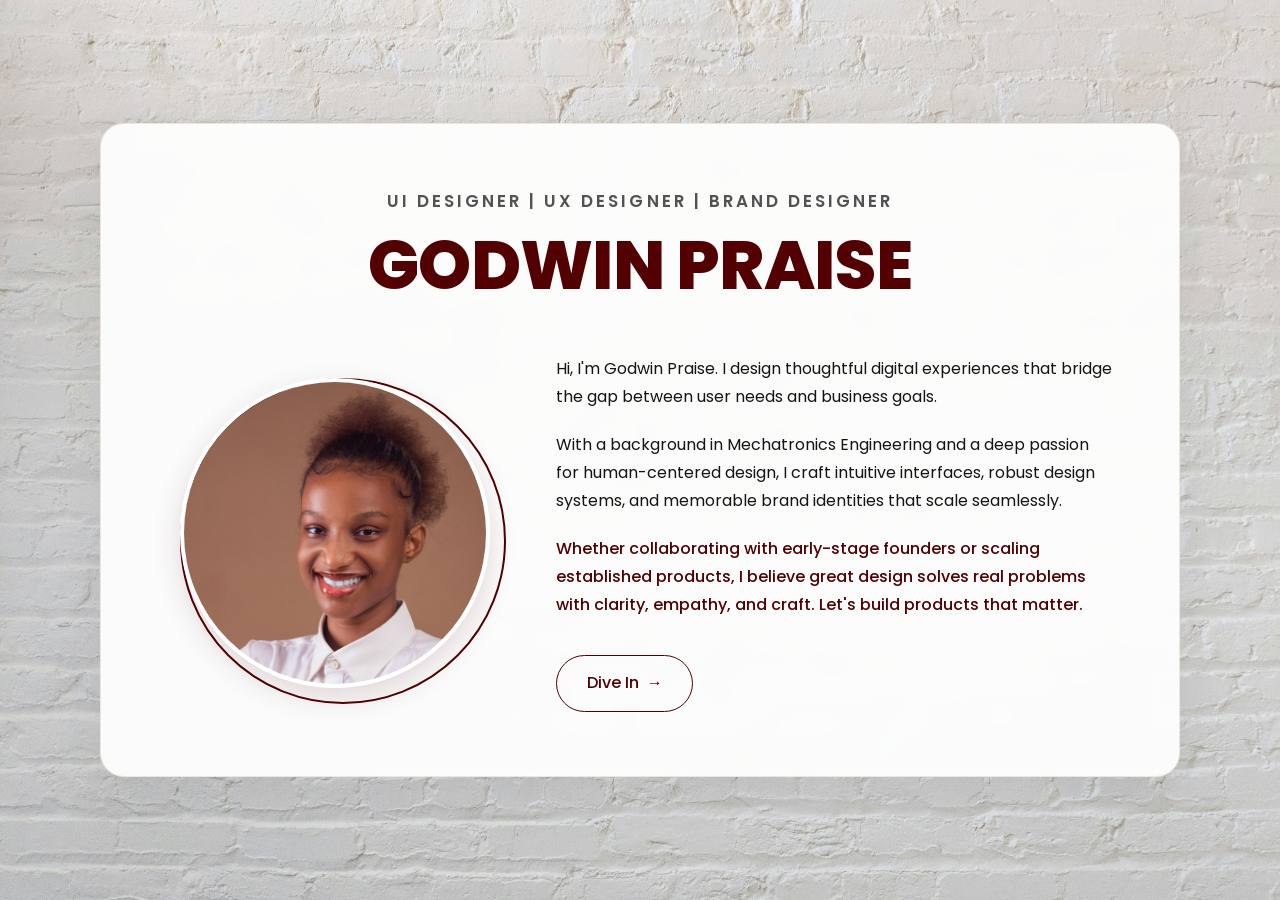
==== commit aa79fab9: "Fix welcome portrait crop & ring framing, add About Me See More button on home, and set real LinkedI" ====
--- a/index.html
+++ b/index.html
@@ -27,7 +27,7 @@
         <div class="welcome-photo-wrapper">
           <div class="welcome-photo-ring" aria-hidden="true"></div>
           <img 
-            src="assets/images/praise-portrait.jpg" 
+            src="assets/images/godwin-praise-portrait.jpg" 
             alt="Godwin Praise smiling portrait" 
             class="welcome-photo-img" 
             width="310" 
--- a/css/pages.css
+++ b/css/pages.css
@@ -75,16 +75,16 @@
 /* Offset maroon outline ring */
 .welcome-photo-ring {
   position: absolute;
-  inset: 0;
+  inset: -8px;
   border-radius: 50%;
-  border: 2.5px solid var(--color-maroon);
-  transform: translate(14px, 14px);
+  border: 2px solid var(--color-maroon);
+  transform: translate(8px, 8px);
   z-index: 1;
   transition: transform var(--transition-smooth);
 }
 
 .welcome-photo-wrapper:hover .welcome-photo-ring {
-  transform: translate(18px, 18px);
+  transform: translate(12px, 12px);
 }
 
 .welcome-photo-img {
@@ -130,7 +130,7 @@
     margin: 0 auto;
   }
   .welcome-photo-ring {
-    transform: translate(10px, 10px);
+    transform: translate(6px, 6px);
   }
   .welcome-btn-wrap {
     display: flex;
@@ -245,6 +245,18 @@
   font-size: 1.1rem;
   line-height: 1.8;
   color: var(--color-text-main);
+}
+
+.home-about-action {
+  margin-top: 2rem;
+  display: flex;
+  justify-content: flex-start;
+}
+
+@media (max-width: 640px) {
+  .home-about-action {
+    justify-content: center;
+  }
 }
 
 /* Home: Selected Projects Slideshow Marquee */
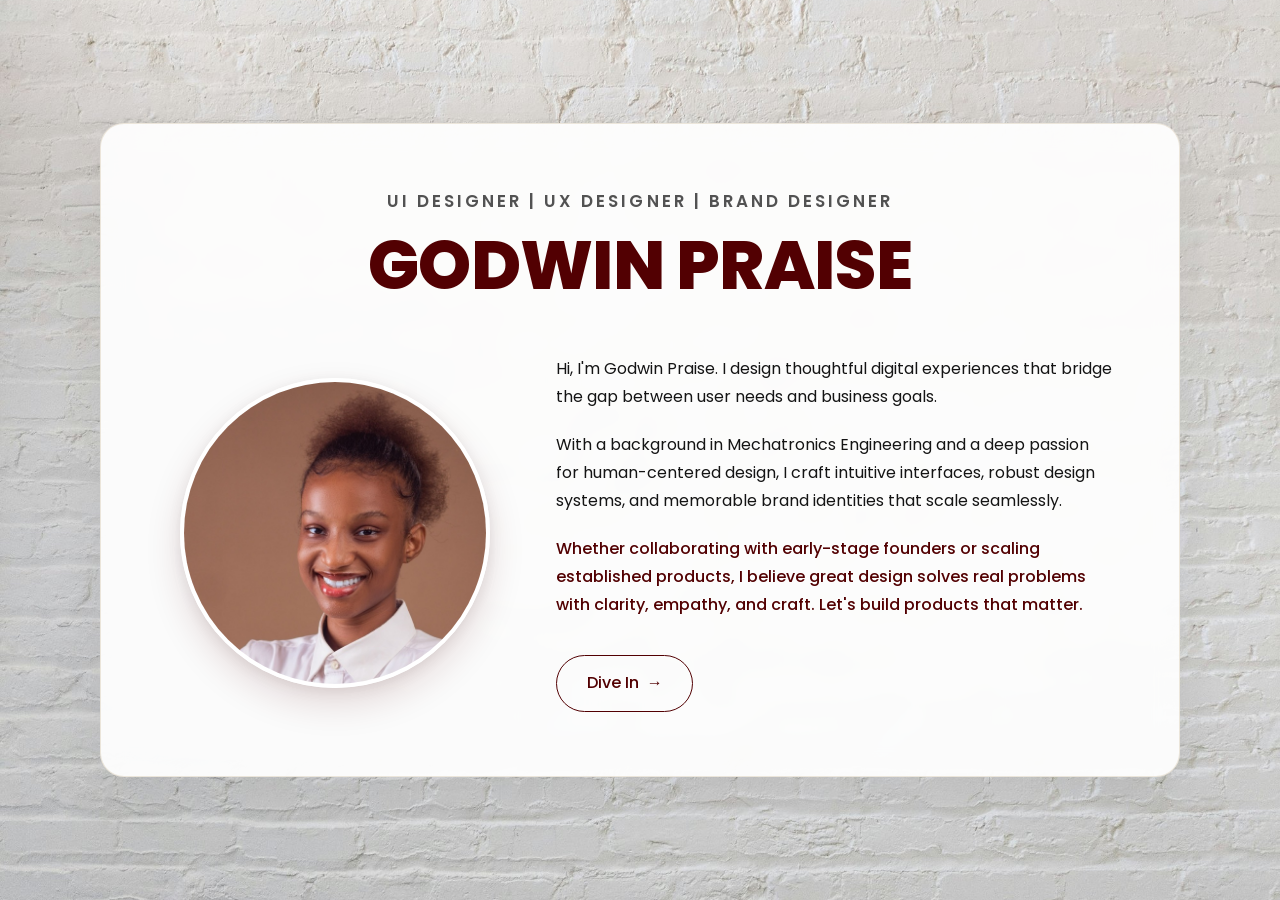
==== commit a24912d0: "Remove artificial ring from welcome photo and set Card 1 to Mobile app in More Work" ====
--- a/index.html
+++ b/index.html
@@ -25,7 +25,6 @@
       <!-- Portrait Photo with Offset Ring -->
       <div class="welcome-photo-container">
         <div class="welcome-photo-wrapper">
-          <div class="welcome-photo-ring" aria-hidden="true"></div>
           <img 
             src="assets/images/godwin-praise-portrait.jpg" 
             alt="Godwin Praise smiling portrait" 
--- a/css/pages.css
+++ b/css/pages.css
@@ -70,21 +70,7 @@
   position: relative;
   width: clamp(220px, 25vw, 310px);
   height: clamp(220px, 25vw, 310px);
-}
-
-/* Offset maroon outline ring */
-.welcome-photo-ring {
-  position: absolute;
-  inset: -8px;
-  border-radius: 50%;
-  border: 2px solid var(--color-maroon);
-  transform: translate(8px, 8px);
-  z-index: 1;
-  transition: transform var(--transition-smooth);
-}
-
-.welcome-photo-wrapper:hover .welcome-photo-ring {
-  transform: translate(12px, 12px);
+  margin: 0 auto;
 }
 
 .welcome-photo-img {
@@ -93,9 +79,14 @@
   height: 100%;
   border-radius: 50%;
   object-fit: cover;
-  z-index: 2;
-  box-shadow: 0 10px 28px rgba(82, 0, 2, 0.15);
   border: 4px solid var(--color-white);
+  box-shadow: 0 16px 36px rgba(82, 0, 2, 0.14), 0 4px 14px rgba(0, 0, 0, 0.08);
+  transition: transform var(--transition-smooth), box-shadow var(--transition-smooth);
+}
+
+.welcome-photo-wrapper:hover .welcome-photo-img {
+  transform: translateY(-4px) scale(1.02);
+  box-shadow: 0 22px 48px rgba(82, 0, 2, 0.18), 0 8px 20px rgba(0, 0, 0, 0.1);
 }
 
 .welcome-bio-column {
@@ -128,9 +119,6 @@
   }
   .welcome-photo-container {
     margin: 0 auto;
-  }
-  .welcome-photo-ring {
-    transform: translate(6px, 6px);
   }
   .welcome-btn-wrap {
     display: flex;
